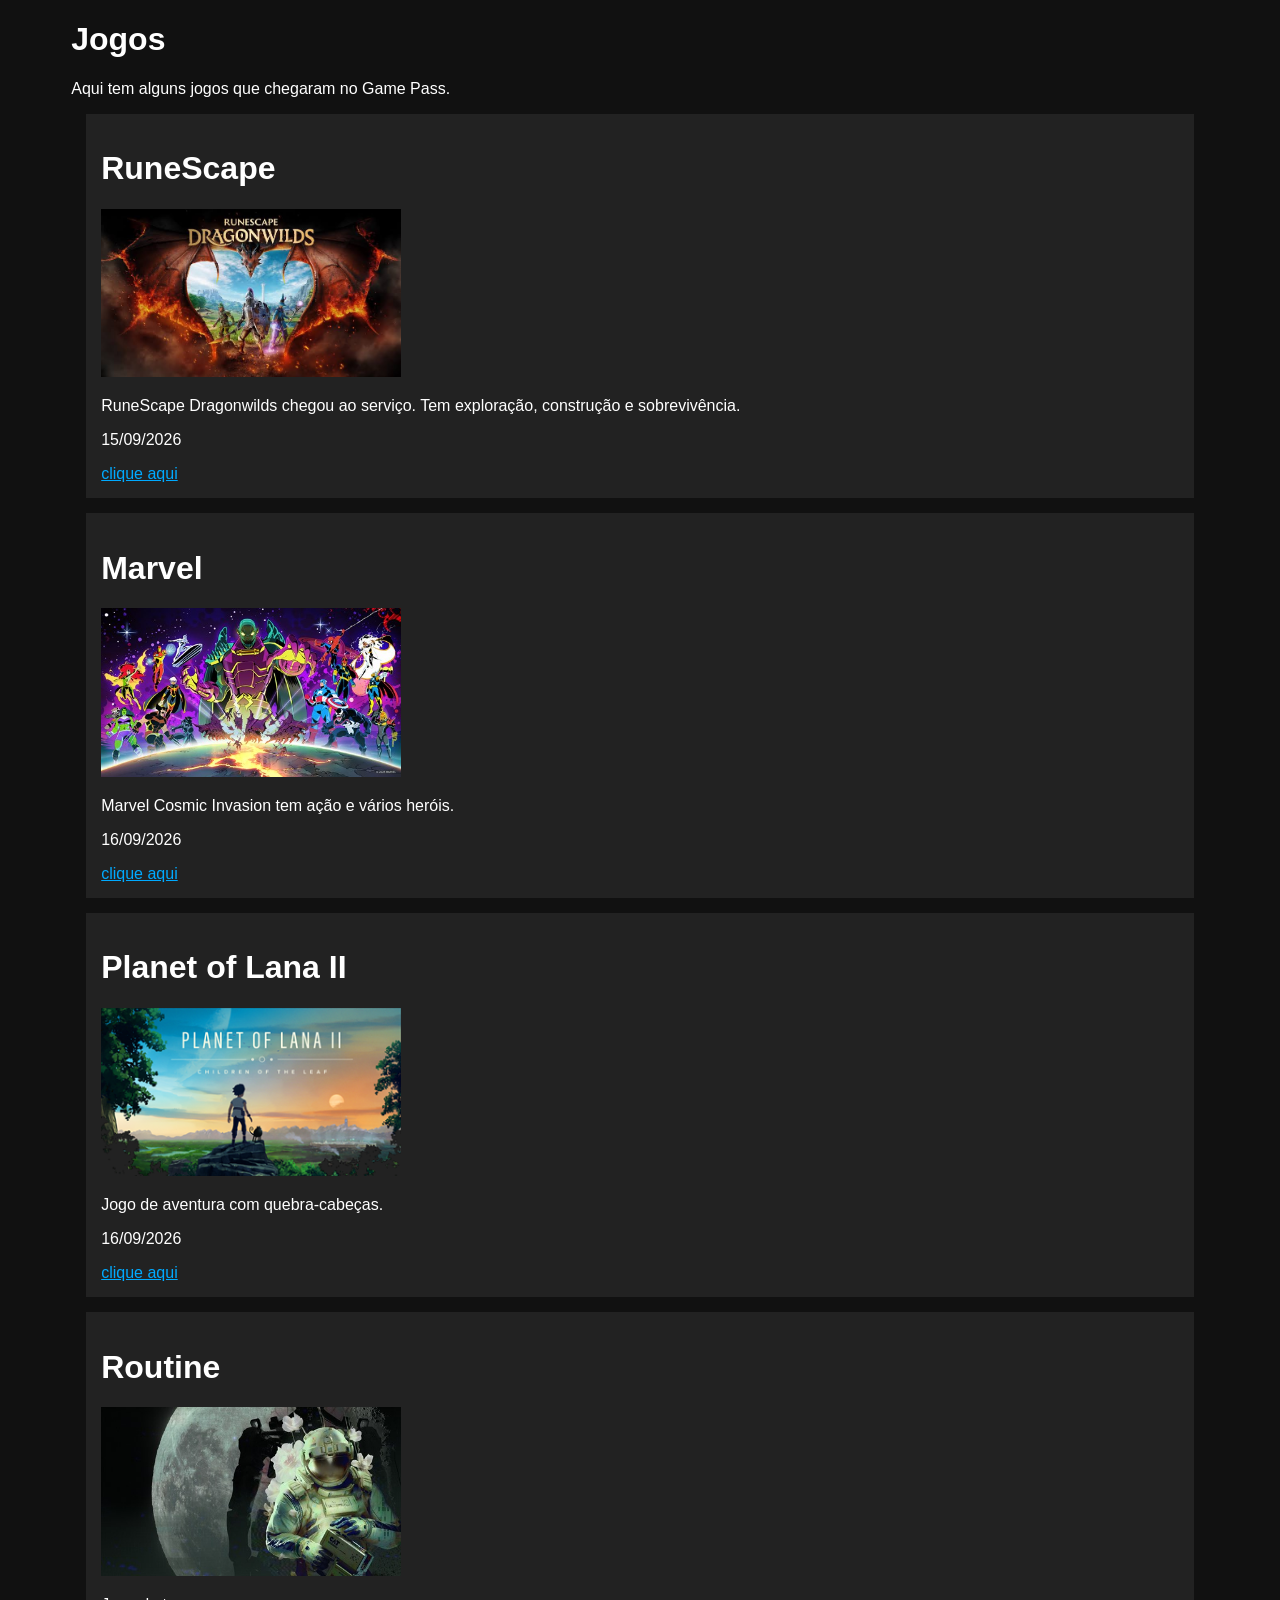
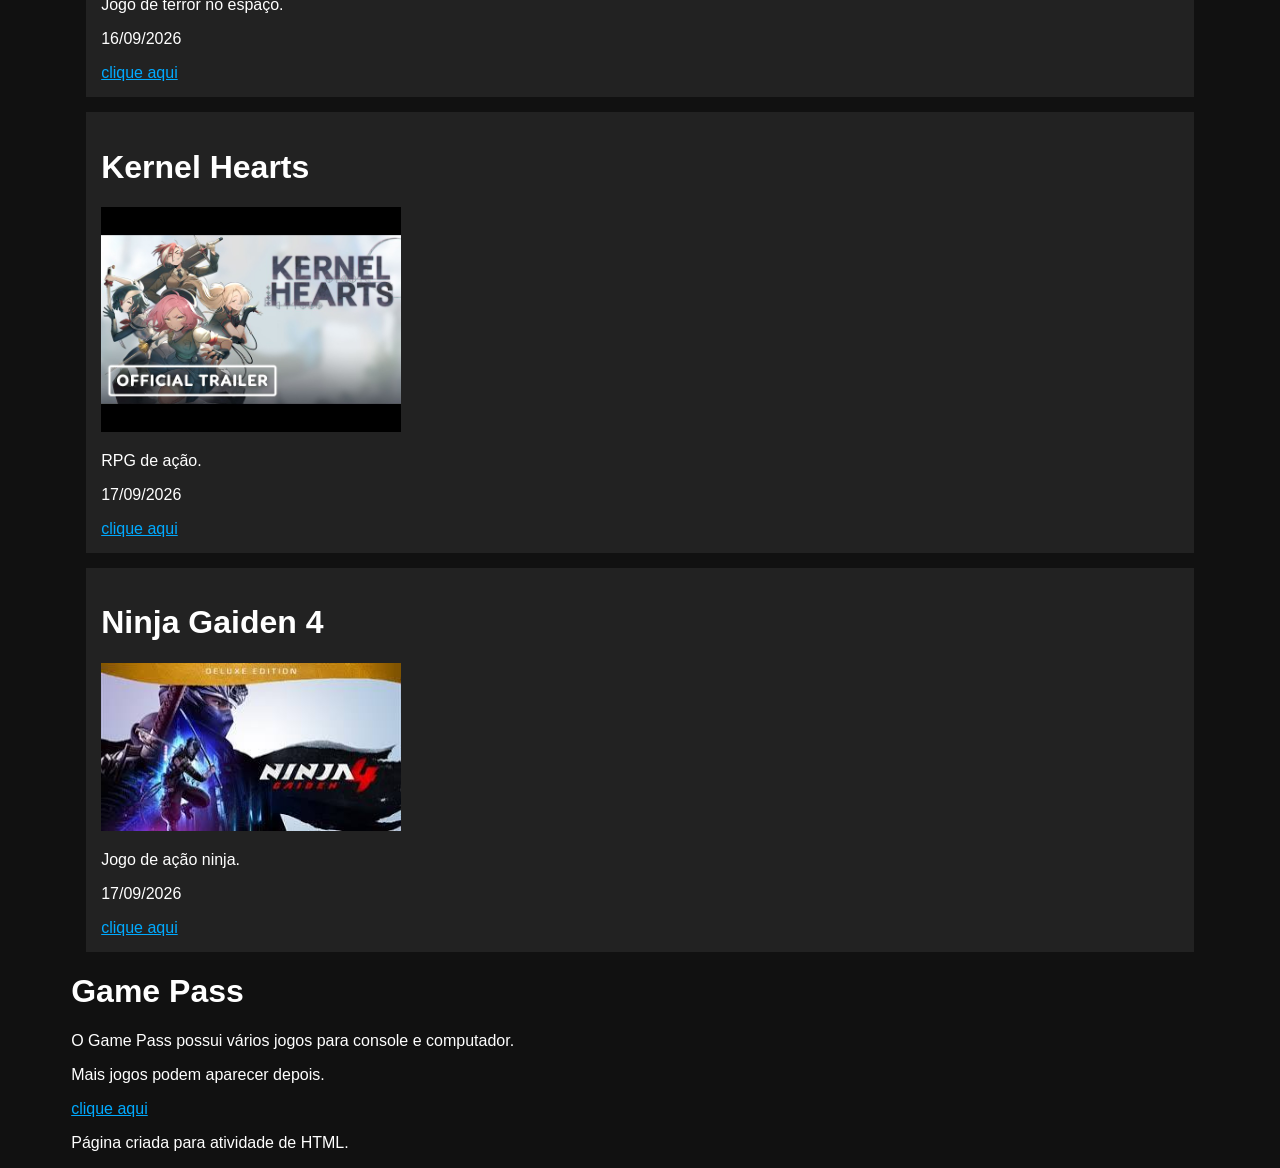
==== Tarefa 05/index.html @ 020bb4e6 "v0.0.1 - Gamepass" ====
<!DOCTYPE html>

<html>

<head>
    <title>Jogos</title>

    <style>
        body {
            background: #111;
            color: white;
            font-family: Arial;
        }

        .caixa {
            width: 90%;
            margin: auto;
        }

        .jogo {
            background: #222;
            margin: 15px;
            padding: 15px;
        }

        img {
            width: 300px;
        }

        a {
            color: #00aaff;
        }
    </style>
</head>

<body>


    <div class="caixa">

        <h1>Jogos</h1>

        <div>
            <p>
                Aqui tem alguns jogos que chegaram no Game Pass.
            </p>
        </div>

        <div class="jogo">
            <h1>RuneScape</h1>

            <img src="imagens/image-RuneScape.jfif">

            <p>
                RuneScape Dragonwilds chegou ao serviço.
                Tem exploração, construção e sobrevivência.
            </p>

            <p>15/09/2026</p>

            <a href="#">clique aqui</a>
        </div>

        <div class="jogo">
            <h1>Marvel</h1>

            <img src="imagens/imagen-MARVEL-Cosmic-Invasion.jfif">

            <p>
                Marvel Cosmic Invasion tem ação e vários heróis.
            </p>

            <p>16/09/2026</p>

            <a href="#">clique aqui</a>
        </div>

        <div class="jogo">
            <h1>Planet of Lana II</h1>

            <img src="imagens/Imagem-Planet-of-Lana.png">

            <p>
                Jogo de aventura com quebra-cabeças.
            </p>

            <p>16/09/2026</p>

            <a href="#">clique aqui</a>
        </div>

        <div class="jogo">
            <h1>Routine</h1>

            <img src="imagens/Imagem-ROTINE.jfif">

            <p>
                Jogo de terror no espaço.
            </p>

            <p>16/09/2026</p>

            <a href="#">clique aqui</a>
        </div>

        <div class="jogo">
            <h1>Kernel Hearts</h1>

            <img src="imagens/imagem-Kernel-Hearts.jpg">

            <p>
                RPG de ação.
            </p>

            <p>17/09/2026</p>

            <a href="#">clique aqui</a>
        </div>

        <div class="jogo">
            <h1>Ninja Gaiden 4</h1>

            <img src="imagens/imagem-Ninja-Gaiden.jfif">

            <p>
                Jogo de ação ninja.
            </p>

            <p>17/09/2026</p>

            <a href="#">clique aqui</a>
        </div>

        <div>
            <h1>Game Pass</h1>

            <p>
                O Game Pass possui vários jogos para console e computador.
            </p>
        </div>

        <div>
            <p>
                Mais jogos podem aparecer depois.
            </p>

            <a href="https://news.xbox.com/pt-br/">clique aqui</a>
        </div>

        <div>
            <p>
                Página criada para atividade de HTML.
            </p>
        </div>

    </div>

</body>

</html>
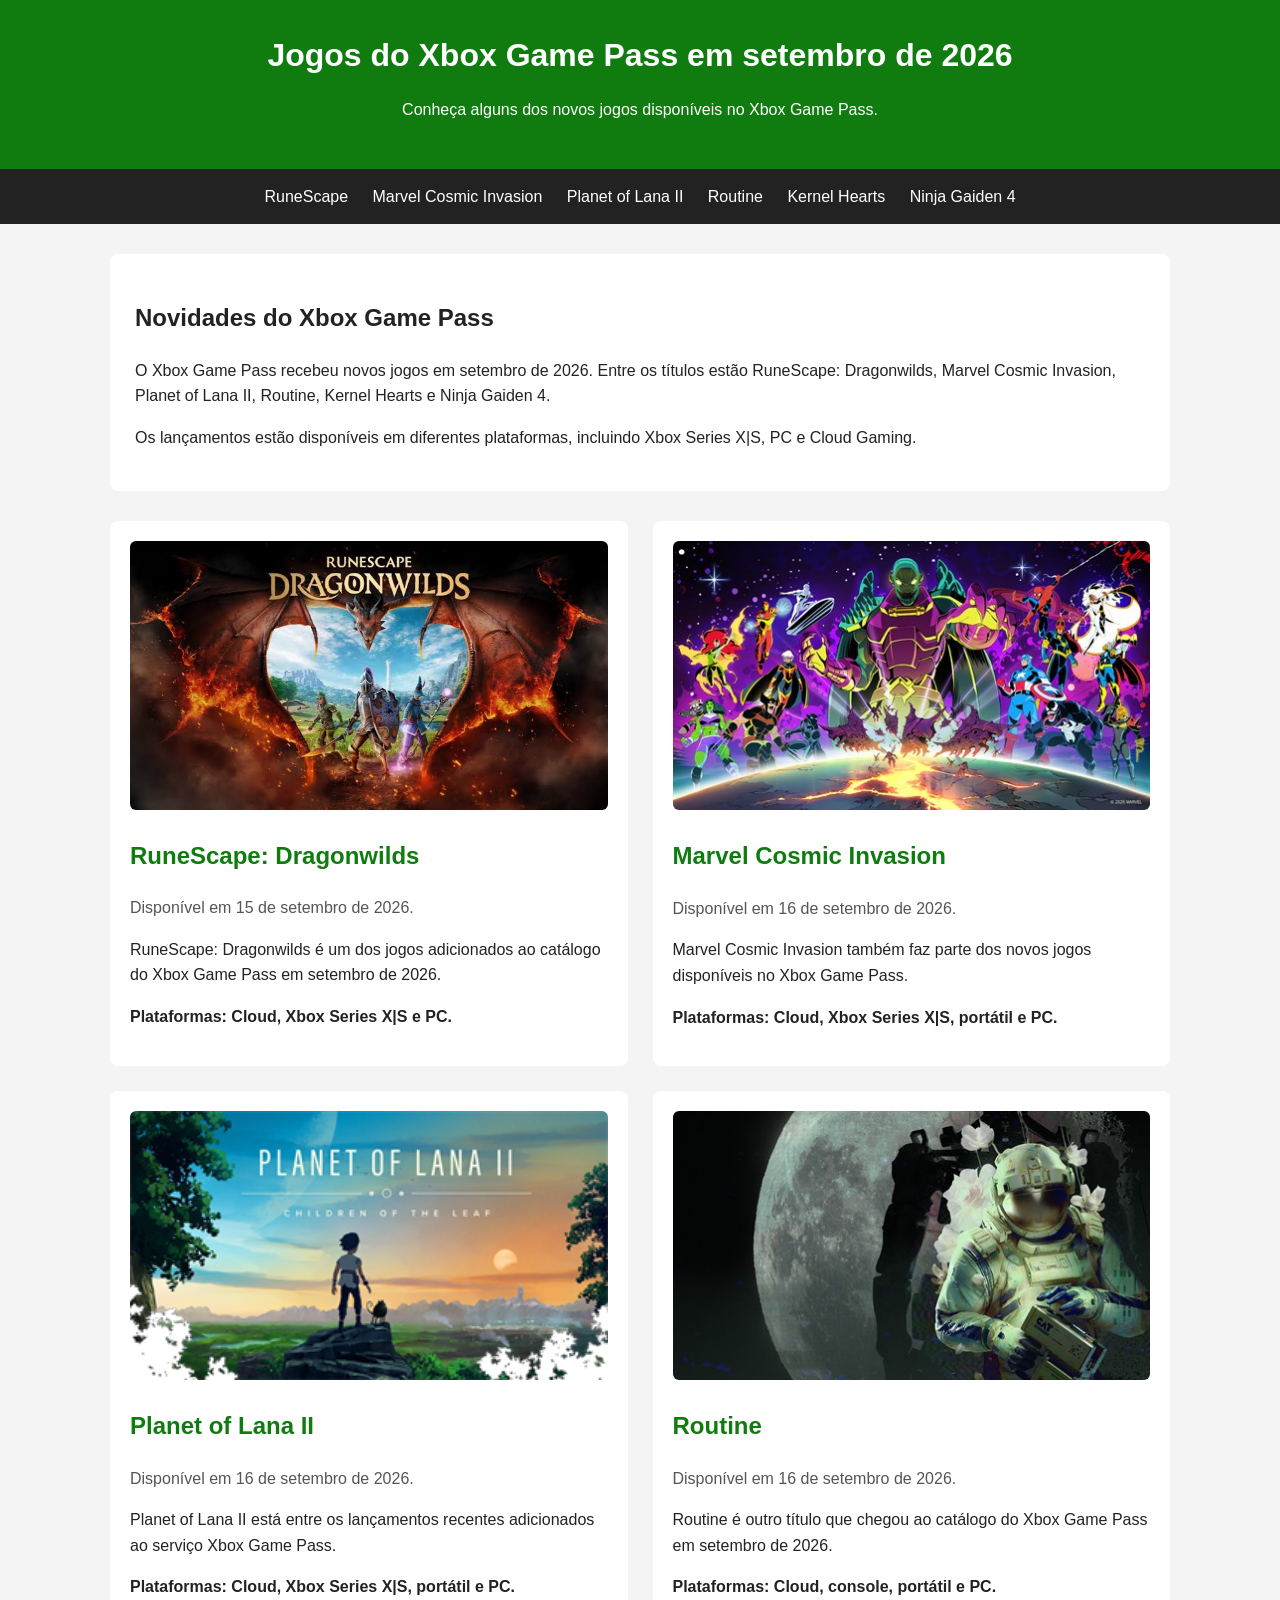
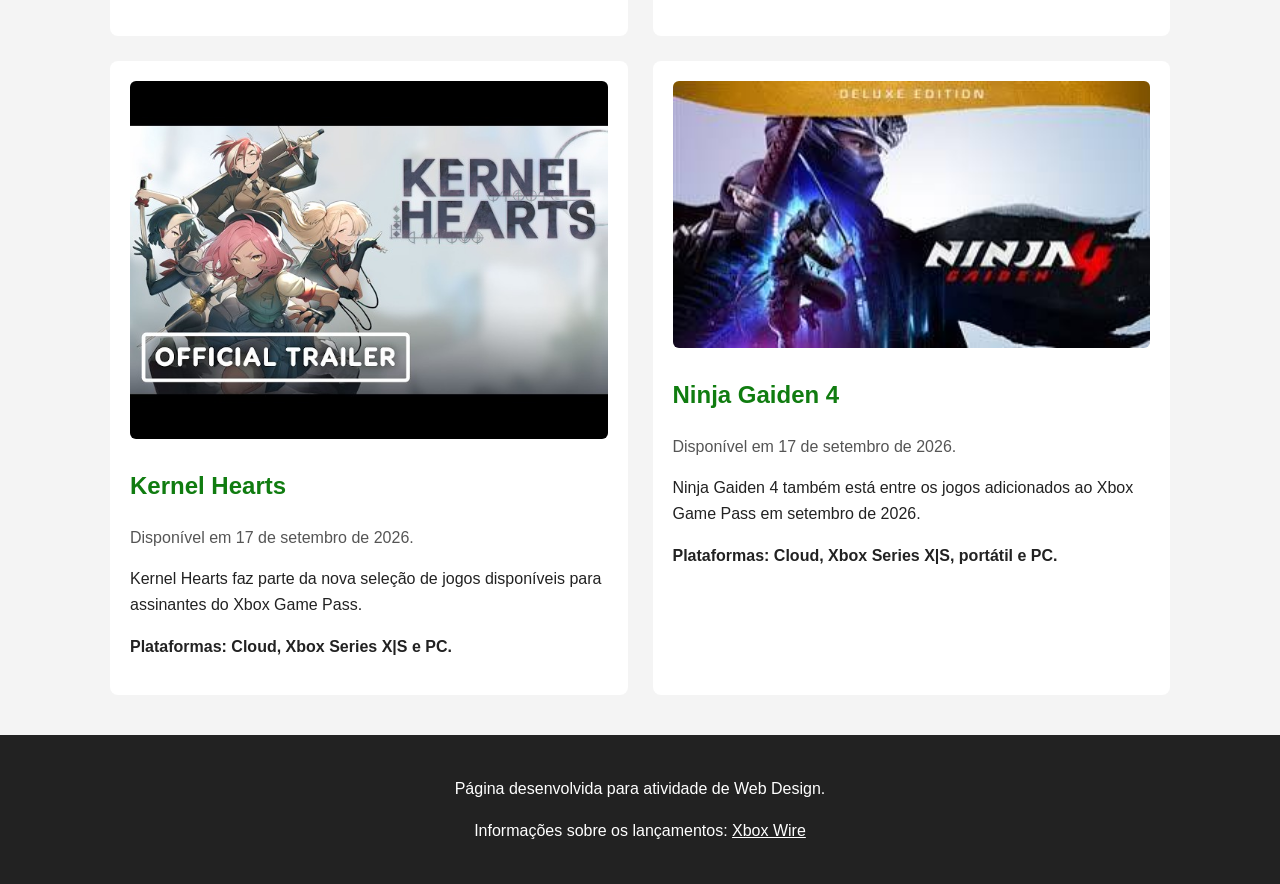
==== commit 7e97b1b3: "SEO v0.0.2" ====
--- a/Tarefa 05/index.html
+++ b/Tarefa 05/index.html
@@ -1,159 +1,344 @@
 <!DOCTYPE html>
-
-<html>
+<html lang="pt-BR">
 
 <head>
-    <title>Jogos</title>
+    <meta charset="UTF-8">
+
+    <meta name="viewport" content="width=device-width, initial-scale=1.0">
+
+    <!-- SEO 2: título descritivo com as principais palavras-chave -->
+    <title>Jogos do Xbox Game Pass em setembro de 2026</title>
+
+    <!-- SEO 2: descrição da página para mecanismos de pesquisa -->
+    <meta
+        name="description"
+        content="Conheça os jogos do Xbox Game Pass em setembro de 2026, com lançamentos, plataformas e informações sobre os novos jogos disponíveis."
+    >
+
+    <!-- Permite que mecanismos de busca indexem a página -->
+    <meta name="robots" content="index, follow">
 
     <style>
+        * {
+            box-sizing: border-box;
+        }
+
         body {
-            background: #111;
+            margin: 0;
+            font-family: Arial, Helvetica, sans-serif;
+            background-color: #f4f4f4;
+            color: #222222;
+            line-height: 1.6;
+        }
+
+        header {
+            background-color: #107c10;
             color: white;
-            font-family: Arial;
-        }
-
-        .caixa {
-            width: 90%;
-            margin: auto;
-        }
-
-        .jogo {
-            background: #222;
-            margin: 15px;
+            padding: 30px 20px;
+            text-align: center;
+        }
+
+        header h1 {
+            margin: 0 0 10px;
+        }
+
+        nav {
+            background-color: #222222;
             padding: 15px;
-        }
-
-        img {
-            width: 300px;
-        }
-
-        a {
-            color: #00aaff;
+            text-align: center;
+        }
+
+        nav a {
+            color: white;
+            margin: 0 10px;
+            text-decoration: none;
+        }
+
+        nav a:hover {
+            text-decoration: underline;
+        }
+
+        main {
+            max-width: 1100px;
+            margin: 30px auto;
+            padding: 0 20px;
+        }
+
+        .introducao {
+            background-color: white;
+            padding: 25px;
+            margin-bottom: 30px;
+            border-radius: 8px;
+        }
+
+        .jogos {
+            display: grid;
+            grid-template-columns: repeat(2, 1fr);
+            gap: 25px;
+        }
+
+        article {
+            background-color: white;
+            padding: 20px;
+            border-radius: 8px;
+        }
+
+        article img {
+            width: 100%;
+            height: auto;
+            border-radius: 6px;
+        }
+
+        article h2 {
+            color: #107c10;
+        }
+
+        .plataformas {
+            font-weight: bold;
+        }
+
+        .data {
+            color: #555555;
+        }
+
+        footer {
+            background-color: #222222;
+            color: white;
+            text-align: center;
+            padding: 25px;
+            margin-top: 40px;
+        }
+
+        footer a {
+            color: white;
+        }
+
+        /* Adaptação para celulares */
+        @media (max-width: 700px) {
+            .jogos {
+                grid-template-columns: 1fr;
+            }
+
+            nav a {
+                display: block;
+                margin: 8px 0;
+            }
         }
     </style>
 </head>
 
 <body>
 
-
-    <div class="caixa">
-
-        <h1>Jogos</h1>
-
-        <div>
+    <header>
+        <!-- Apenas um H1 principal -->
+        <h1>Jogos do Xbox Game Pass em setembro de 2026</h1>
+
+        <p>
+            Conheça alguns dos novos jogos disponíveis no Xbox Game Pass.
+        </p>
+    </header>
+
+    <nav aria-label="Navegação principal">
+        <a href="#runescape">RuneScape</a>
+        <a href="#marvel">Marvel Cosmic Invasion</a>
+        <a href="#planet">Planet of Lana II</a>
+        <a href="#routine">Routine</a>
+        <a href="#kernel">Kernel Hearts</a>
+        <a href="#ninja">Ninja Gaiden 4</a>
+    </nav>
+
+    <main>
+
+        <section class="introducao">
+            <h2>Novidades do Xbox Game Pass</h2>
+
             <p>
-                Aqui tem alguns jogos que chegaram no Game Pass.
+                O Xbox Game Pass recebeu novos jogos em setembro de 2026.
+                Entre os títulos estão RuneScape: Dragonwilds,
+                Marvel Cosmic Invasion, Planet of Lana II, Routine,
+                Kernel Hearts e Ninja Gaiden 4.
             </p>
-        </div>
-
-        <div class="jogo">
-            <h1>RuneScape</h1>
-
-            <img src="imagens/image-RuneScape.jfif">
 
             <p>
-                RuneScape Dragonwilds chegou ao serviço.
-                Tem exploração, construção e sobrevivência.
+                Os lançamentos estão disponíveis em diferentes plataformas,
+                incluindo Xbox Series X|S, PC e Cloud Gaming.
             </p>
-
-            <p>15/09/2026</p>
-
-            <a href="#">clique aqui</a>
-        </div>
-
-        <div class="jogo">
-            <h1>Marvel</h1>
-
-            <img src="imagens/imagen-MARVEL-Cosmic-Invasion.jfif">
-
-            <p>
-                Marvel Cosmic Invasion tem ação e vários heróis.
-            </p>
-
-            <p>16/09/2026</p>
-
-            <a href="#">clique aqui</a>
-        </div>
-
-        <div class="jogo">
-            <h1>Planet of Lana II</h1>
-
-            <img src="imagens/Imagem-Planet-of-Lana.png">
-
-            <p>
-                Jogo de aventura com quebra-cabeças.
-            </p>
-
-            <p>16/09/2026</p>
-
-            <a href="#">clique aqui</a>
-        </div>
-
-        <div class="jogo">
-            <h1>Routine</h1>
-
-            <img src="imagens/Imagem-ROTINE.jfif">
-
-            <p>
-                Jogo de terror no espaço.
-            </p>
-
-            <p>16/09/2026</p>
-
-            <a href="#">clique aqui</a>
-        </div>
-
-        <div class="jogo">
-            <h1>Kernel Hearts</h1>
-
-            <img src="imagens/imagem-Kernel-Hearts.jpg">
-
-            <p>
-                RPG de ação.
-            </p>
-
-            <p>17/09/2026</p>
-
-            <a href="#">clique aqui</a>
-        </div>
-
-        <div class="jogo">
-            <h1>Ninja Gaiden 4</h1>
-
-            <img src="imagens/imagem-Ninja-Gaiden.jfif">
-
-            <p>
-                Jogo de ação ninja.
-            </p>
-
-            <p>17/09/2026</p>
-
-            <a href="#">clique aqui</a>
-        </div>
-
-        <div>
-            <h1>Game Pass</h1>
-
-            <p>
-                O Game Pass possui vários jogos para console e computador.
-            </p>
-        </div>
-
-        <div>
-            <p>
-                Mais jogos podem aparecer depois.
-            </p>
-
-            <a href="https://news.xbox.com/pt-br/">clique aqui</a>
-        </div>
-
-        <div>
-            <p>
-                Página criada para atividade de HTML.
-            </p>
-        </div>
-
-    </div>
+        </section>
+
+        <section class="jogos" aria-label="Jogos recentes do Xbox Game Pass">
+
+            <article id="runescape">
+
+                <img
+                    src="imagens/image-RuneScape.jfif"
+                    alt="RuneScape Dragonwilds no Xbox Game Pass"
+                    loading="lazy"
+                >
+
+                <h2>RuneScape: Dragonwilds</h2>
+
+                <p class="data">
+                    Disponível em 15 de setembro de 2026.
+                </p>
+
+                <p>
+                    RuneScape: Dragonwilds é um dos jogos adicionados
+                    ao catálogo do Xbox Game Pass em setembro de 2026.
+                </p>
+
+                <p class="plataformas">
+                    Plataformas: Cloud, Xbox Series X|S e PC.
+                </p>
+
+            </article>
+
+            <article id="marvel">
+
+                <img
+                    src="imagens/imagen-MARVEL-Cosmic-Invasion.jfif"
+                    alt="Marvel Cosmic Invasion no Xbox Game Pass"
+                    loading="lazy"
+                >
+
+                <h2>Marvel Cosmic Invasion</h2>
+
+                <p class="data">
+                    Disponível em 16 de setembro de 2026.
+                </p>
+
+                <p>
+                    Marvel Cosmic Invasion também faz parte dos novos
+                    jogos disponíveis no Xbox Game Pass.
+                </p>
+
+                <p class="plataformas">
+                    Plataformas: Cloud, Xbox Series X|S, portátil e PC.
+                </p>
+
+            </article>
+
+            <article id="planet">
+
+                <img
+                    src="imagens/Imagem-Planet-of-Lana.png"
+                    alt="Planet of Lana II no Xbox Game Pass"
+                    loading="lazy"
+                >
+
+                <h2>Planet of Lana II</h2>
+
+                <p class="data">
+                    Disponível em 16 de setembro de 2026.
+                </p>
+
+                <p>
+                    Planet of Lana II está entre os lançamentos
+                    recentes adicionados ao serviço Xbox Game Pass.
+                </p>
+
+                <p class="plataformas">
+                    Plataformas: Cloud, Xbox Series X|S, portátil e PC.
+                </p>
+
+            </article>
+
+            <article id="routine">
+
+                <img
+                    src="imagens/Imagem-ROTINE.jfif"
+                    alt="Routine no Xbox Game Pass"
+                    loading="lazy"
+                >
+
+                <h2>Routine</h2>
+
+                <p class="data">
+                    Disponível em 16 de setembro de 2026.
+                </p>
+
+                <p>
+                    Routine é outro título que chegou ao catálogo
+                    do Xbox Game Pass em setembro de 2026.
+                </p>
+
+                <p class="plataformas">
+                    Plataformas: Cloud, console, portátil e PC.
+                </p>
+
+            </article>
+
+            <article id="kernel">
+
+                <img
+                    src="imagens/imagem-Kernel-Hearts.jpg"
+                    alt="Kernel Hearts no Xbox Game Pass"
+                    loading="lazy"
+                >
+
+                <h2>Kernel Hearts</h2>
+
+                <p class="data">
+                    Disponível em 17 de setembro de 2026.
+                </p>
+
+                <p>
+                    Kernel Hearts faz parte da nova seleção de jogos
+                    disponíveis para assinantes do Xbox Game Pass.
+                </p>
+
+                <p class="plataformas">
+                    Plataformas: Cloud, Xbox Series X|S e PC.
+                </p>
+
+            </article>
+
+            <article id="ninja">
+
+                <img
+                    src="imagens/imagem-Ninja-Gaiden.jfif"
+                    alt="Ninja Gaiden 4 no Xbox Game Pass"
+                    loading="lazy"
+                >
+
+                <h2>Ninja Gaiden 4</h2>
+
+                <p class="data">
+                    Disponível em 17 de setembro de 2026.
+                </p>
+
+                <p>
+                    Ninja Gaiden 4 também está entre os jogos
+                    adicionados ao Xbox Game Pass em setembro de 2026.
+                </p>
+
+                <p class="plataformas">
+                    Plataformas: Cloud, Xbox Series X|S, portátil e PC.
+                </p>
+
+            </article>
+
+        </section>
+
+    </main>
+
+    <footer>
+
+        <p>
+            Página desenvolvida para atividade de Web Design.
+        </p>
+
+        <p>
+            Informações sobre os lançamentos:
+            <a
+                href="https://news.xbox.com/pt-br/"
+                target="_blank"
+                rel="noopener noreferrer"
+            >
+                Xbox Wire
+            </a>
+        </p>
+
+    </footer>
 
 </body>
 
